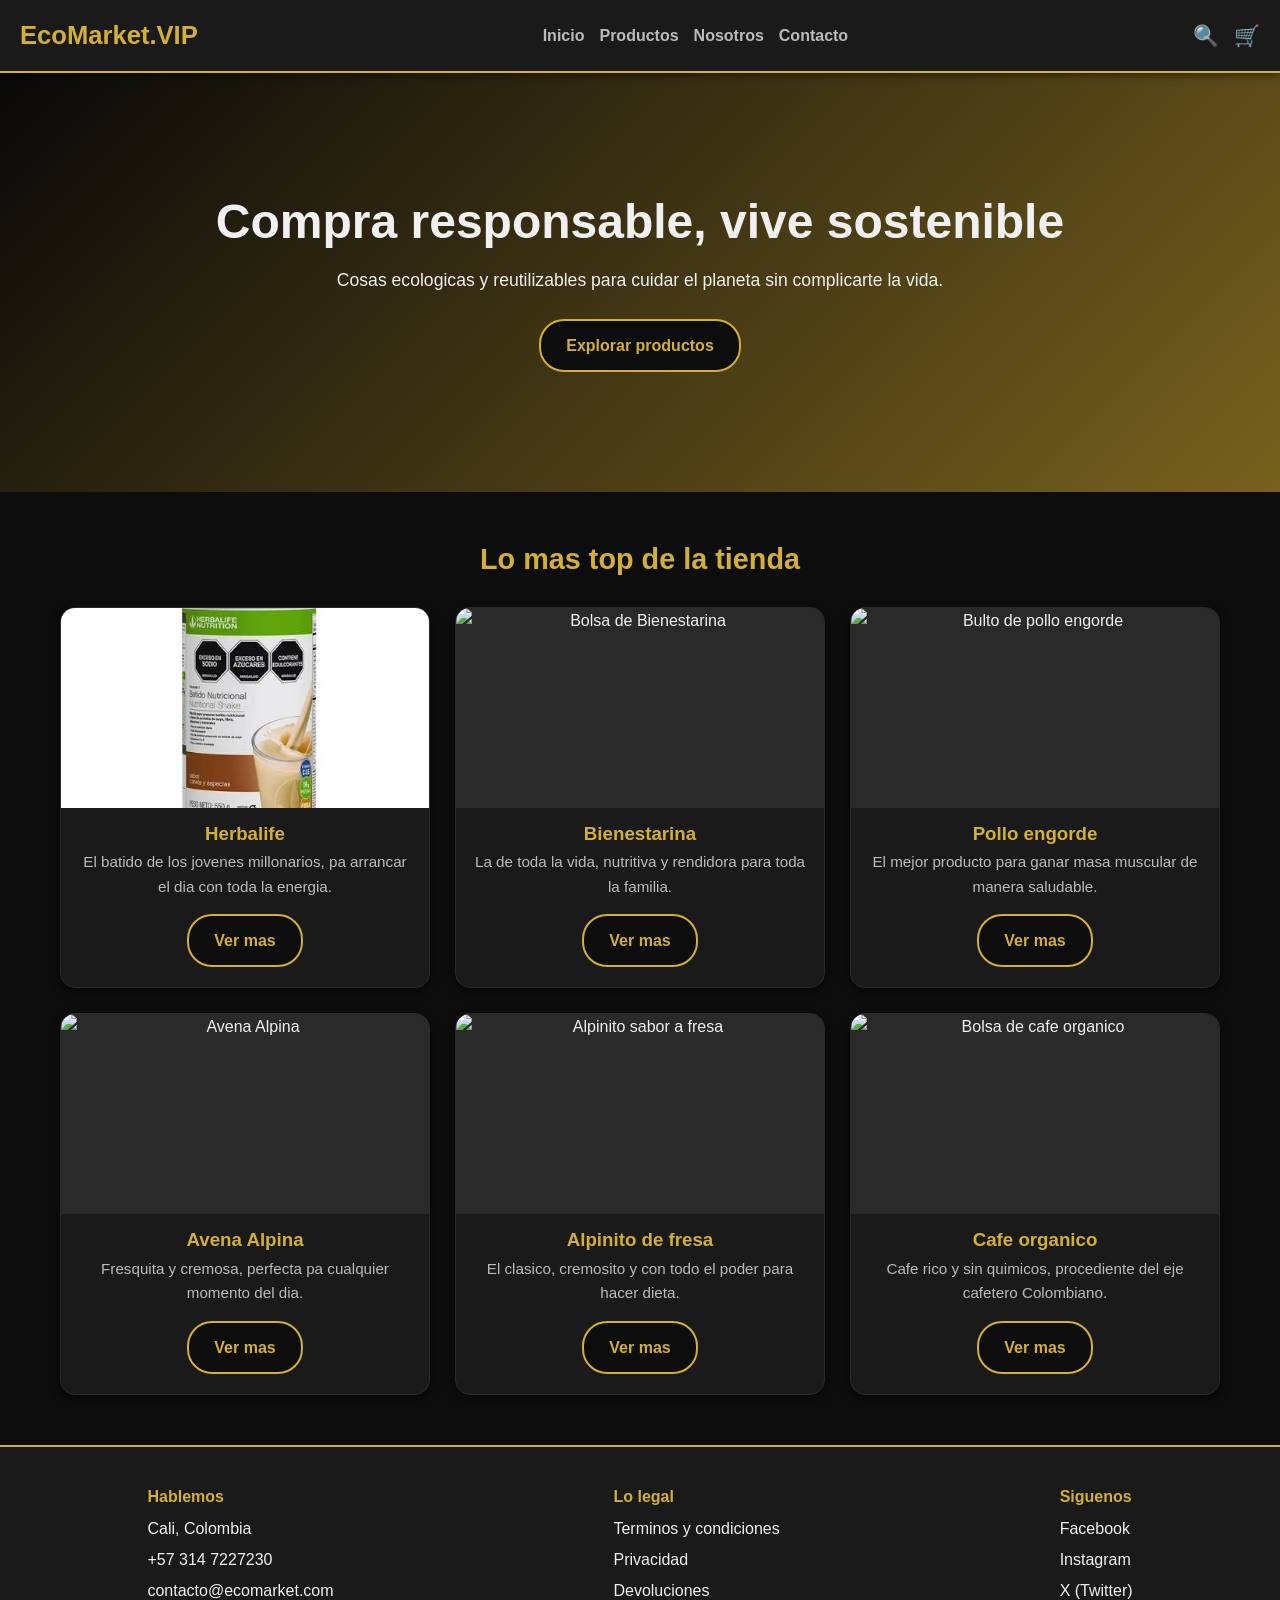
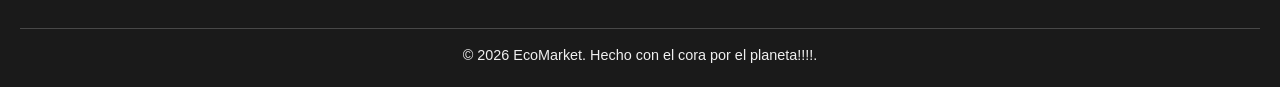
==== index.html @ 6111f872 "feat: :construction: Empece con el html y el css, y tambien agregue las imagenes de los productos" ====
<!DOCTYPE html>
<html lang="es">
<head>
  <meta charset="UTF-8">
  <meta name="viewport" content="width=device-width, initial-scale=1.0">
  <title>EcoMarket | Inicio</title>

  <link rel="stylesheet" href="css/main.css">
  <link rel="stylesheet" href="css/layout.css">
  <link rel="stylesheet" href="css/components.css">
  <link rel="stylesheet" href="css/animations.css">
</head>
<body>

  <!-- ENCABEZADO -->
  <header class="header">
    <a href="index.html" class="logo"> EcoMarket.VIP</a>

    <nav class="nav">
      <a href="index.html">Inicio</a>
      <a href="views/productos.html">Productos</a>
      <a href="views/sobre-nosotros.html">Nosotros</a>
      <a href="views/contacto.html">Contacto</a>
    </nav>

    <div class="header-iconos">
      <a href="views/productos.html" title="Buscar">🔍</a>
      <a href="#" title="Carrito">🛒</a>
    </div>
  </header>

  <main>

    <!-- PRINCIPAL -->
    <section class="hero">
      <h1>Compra responsable, vive sostenible</h1>
      <p>Cosas ecologicas y reutilizables para cuidar el planeta sin complicarte la vida.</p>
      <a href="views/productos.html" class="btn">Explorar productos</a>
    </section>

    <!-- PRODUCTOS DESTACADOS -->
    <section class="destacados">
      <h2>Lo mas top de la tienda</h2>

      <div class="grid-productos">

        <article class="card">
          <img src="img/herbalife.jpg" alt="Batido Herbalife">
          <h3>Herbalife</h3>
          <p>El batido de los jovenes millonarios, pa arrancar el dia con toda la energia.</p>
          <a href="views/productos.html" class="btn">Ver mas</a>
        </article>

        <article class="card">
          <img src="img/bienestarina.jpg" alt="Bolsa de Bienestarina">
          <h3>Bienestarina</h3>
          <p>La de toda la vida, nutritiva y rendidora para toda la familia.</p>
          <a href="views/productos.html" class="btn">Ver mas</a>
        </article>

        <article class="card">
          <img src="img/pollo-engorde.jpg" alt="Bulto de pollo engorde">
          <h3>Pollo engorde</h3>
          <p>El mejor producto para ganar masa muscular de manera saludable.</p>
          <a href="views/productos.html" class="btn">Ver mas</a>
        </article>

        <article class="card">
          <img src="img/avena-alpina.jpg" alt="Avena Alpina">
          <h3>Avena Alpina</h3>
          <p>Fresquita y cremosa, perfecta pa cualquier momento del dia.</p>
          <a href="views/productos.html" class="btn">Ver mas</a>
        </article>

        <article class="card">
          <img src="img/alpinito-fresa.jpg" alt="Alpinito sabor a fresa">
          <h3>Alpinito de fresa</h3>
          <p>El clasico, cremosito y con todo el poder para hacer dieta.</p>
          <a href="views/productos.html" class="btn">Ver mas</a>
        </article>

        <article class="card">
          <img src="img/cafe-organico.jpg" alt="Bolsa de cafe organico">
          <h3>Cafe organico</h3>
          <p>Cafe rico y sin quimicos, procediente del eje cafetero Colombiano.</p>
          <a href="views/productos.html" class="btn">Ver mas</a>
        </article>

      </div>
    </section>

  </main>

  <!-- PIE DE PAGINA -->
  <footer class="footer">
    <div class="footer-columna">
      <h4>Hablemos</h4>
      <p> Cali, Colombia</p>
      <p> +57 314 7227230</p>
      <p> contacto@ecomarket.com</p>
    </div>

    <div class="footer-columna">
      <h4>Lo legal</h4>
      <a href="#">Terminos y condiciones</a>
      <a href="#">Privacidad</a>
      <a href="#">Devoluciones</a>
    </div>

    <div class="footer-columna">
      <h4>Siguenos</h4>
      <a href="#">Facebook</a>
      <a href="#">Instagram</a>
      <a href="#">X (Twitter)</a>
    </div>

    <p class="copy">© 2026 EcoMarket. Hecho con el cora por el planeta!!!!.</p>
  </footer>

</body>
</html>
---- css/main.css ----
/* =========================================
   Reset, variables (colores) y tipografia
   ========================================= */

/* Variables: guardamos los colores para reusarlos */
:root {
  --dorado: #d4af37;
  --dorado-oscuro: #b8962e;
  --negro: #0d0d0d;
  --negro-suave: #1a1a1a;
  --gris-oscuro: #2a2a2a;
  --texto: #f0f0f0;
  --texto-suave: #bbbbbb;
}

/* Reset: quitamos margenes que trae el navegador */
* {
  margin: 0;
  padding: 0;
  box-sizing: border-box;
}

body {
  font-family: Arial, Helvetica, sans-serif;
  background-color: var(--negro);
  color: var(--texto);
  line-height: 1.6;
}

h1,
h2,
h3,
h4 {
  line-height: 1.2;
}

a {
  text-decoration: none;
  color: inherit;
}

img {
  max-width: 100%;
  display: block;
}
---- css/layout.css ----
/* =========================================
   Header, hero, secciones, grid y footer
   (Mobile First: primero celular, luego pantallas grandes)
   ========================================= */

/* ---------- HEADER ---------- */
.header {
  background-color: var(--negro-suave);
  border-bottom: 2px solid var(--dorado);
  padding: 15px 20px;
  display: flex;
  flex-direction: column;
  align-items: center;
  gap: 10px;
  box-shadow: 0 2px 8px rgba(0, 0, 0, 0.5);
  position: sticky;
  top: 0;
  z-index: 10;
}

.logo {
  font-size: 1.6rem;
  font-weight: bold;
  color: var(--dorado);
}

.nav {
  display: flex;
  flex-wrap: wrap;
  justify-content: center;
  gap: 15px;
}

.nav a {
  font-weight: bold;
  color: var(--texto-suave);
}

.nav a:hover {
  color: var(--dorado);
}

.header-iconos {
  display: flex;
  gap: 15px;
  font-size: 1.3rem;
}

/* ---------- HERO (banner principal) ---------- */
.hero {
  background: linear-gradient(rgba(0, 0, 0, 0.35), rgba(0, 0, 0, 0.35)),
    linear-gradient(135deg, var(--negro), var(--dorado-oscuro));
  background-size: cover;
  background-position: center;
  color: var(--texto);
  text-align: center;
  padding: 80px 20px;
}

.hero h1 {
  font-size: 2rem;
  margin-bottom: 15px;
}

.hero p {
  font-size: 1.1rem;
  margin-bottom: 25px;
}

/* ---------- PRODUCTOS DESTACADOS ---------- */
.destacados {
  padding: 50px 20px;
  max-width: 1200px;
  margin: 0 auto;
}

.destacados h2 {
  text-align: center;
  color: var(--dorado);
  font-size: 1.8rem;
  margin-bottom: 30px;
}

/* Grid: 1 columna en celular */
.grid-productos {
  display: grid;
  grid-template-columns: 1fr;
  gap: 25px;
}

/* ---------- FOOTER ---------- */
.footer {
  background-color: var(--negro-suave);
  border-top: 2px solid var(--dorado);
  color: var(--texto);
  padding: 40px 20px 20px;
  display: flex;
  flex-direction: column;
  gap: 25px;
}

.footer-columna {
  display: flex;
  flex-direction: column;
  gap: 5px;
}

.footer-columna h4 {
  color: var(--dorado);
  margin-bottom: 5px;
}

.footer-columna a:hover {
  color: var(--dorado);
}

.copy {
  text-align: center;
  font-size: 0.9rem;
  border-top: 1px solid rgba(255, 255, 255, 0.2);
  padding-top: 15px;
}

/* ---------- TABLET (desde 768px) ---------- */
@media (min-width: 768px) {
  .header {
    flex-direction: row;
    justify-content: space-between;
  }

  .hero {
    padding: 120px 40px;
  }

  .hero h1 {
    font-size: 3rem;
  }

  .grid-productos {
    grid-template-columns: repeat(2, 1fr);
  }

  .footer {
    flex-direction: row;
    flex-wrap: wrap;
    justify-content: space-around;
  }

  .copy {
    width: 100%;
  }
}

/* ---------- COMPUTADOR (desde 1024px) ---------- */
@media (min-width: 1024px) {
  .grid-productos {
    grid-template-columns: repeat(3, 1fr);
  }
}
---- css/components.css ----
/* =========================================
   Piezas que se repiten: botones y tarjetas
   ========================================= */

/* ---------- BOTON ---------- */
.btn {
  display: inline-block;
  background-color: var(--negro);
  color: var(--dorado);
  border: 2px solid var(--dorado);
  padding: 12px 25px;
  border-radius: 25px;
  font-weight: bold;
}

.btn:hover {
  background-color: var(--dorado);
  color: var(--negro);
}

/* ---------- TARJETA DE PRODUCTO ---------- */
.card {
  background-color: var(--negro-suave);
  border: 1px solid var(--gris-oscuro);
  border-radius: 15px;
  overflow: hidden;
  box-shadow: 0 4px 10px rgba(0, 0, 0, 0.5);
  text-align: center;
  padding-bottom: 20px;
}

.card img {
  width: 100%;
  height: 200px;
  object-fit: cover;
  background-color: var(--gris-oscuro);
}

.card h3 {
  margin: 15px 15px 5px;
  color: var(--dorado);
}

.card p {
  margin: 0 15px 15px;
  color: var(--texto-suave);
  font-size: 0.95rem;
}
---- css/animations.css ----
/* =========================================
   ANIMACIONES BRO
   Transiciones y animaciones (keyframes)
   ========================================= */

/* Transiciones: hacen que los cambios sean suaves */
.nav a,
.footer-columna a {
  transition: all 0.3s ease;
}

.card {
  transition: transform 0.3s ease, box-shadow 0.3s ease;
}

/* Al pasar el mouse la tarjeta se eleva */
.card:hover {
  transform: translateY(-8px);
  box-shadow: 0 10px 20px rgba(212, 175, 55, 0.3);
}

/* Animacion de entrada del texto del banner */
@keyframes aparecer {
  from {
    opacity: 0;
    transform: translateY(20px);
  }
  to {
    opacity: 1;
    transform: translateY(0);
  }
}

.hero h1,
.hero p {
  animation: aparecer 1s ease;
}
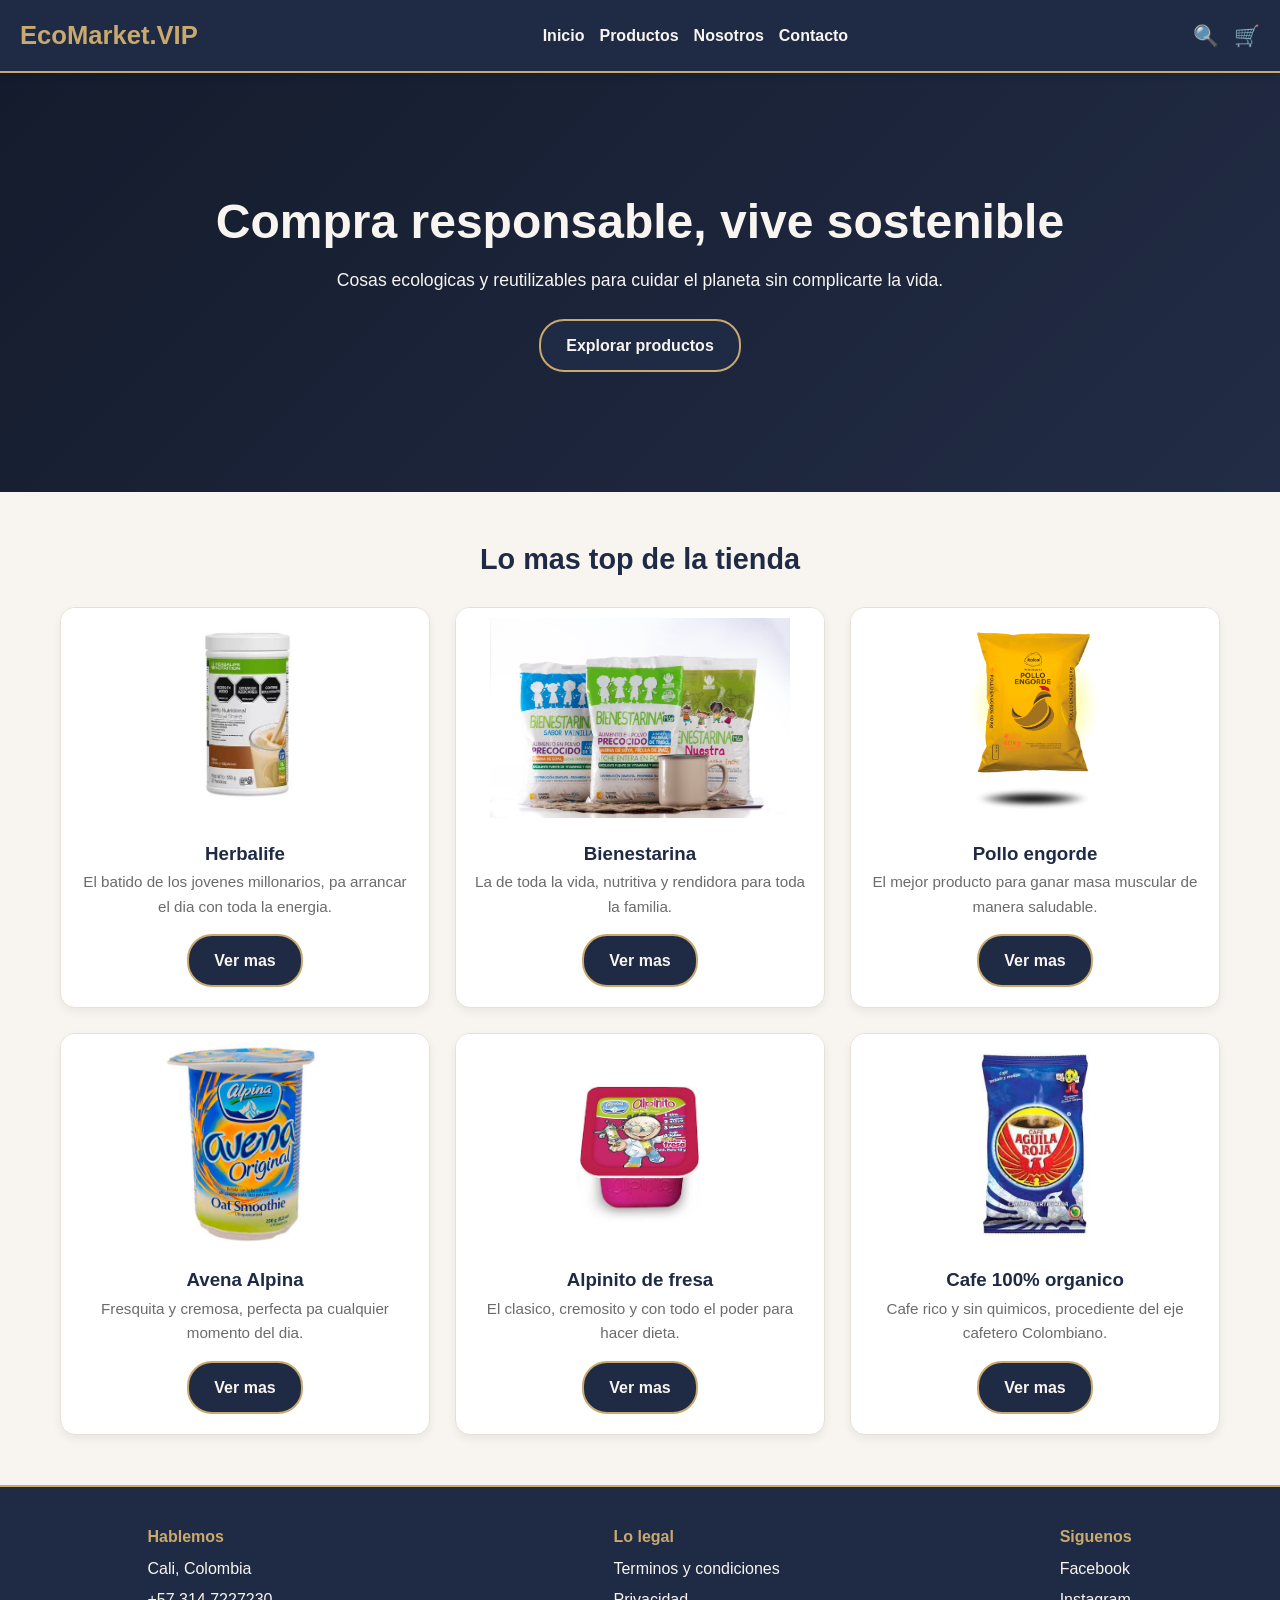
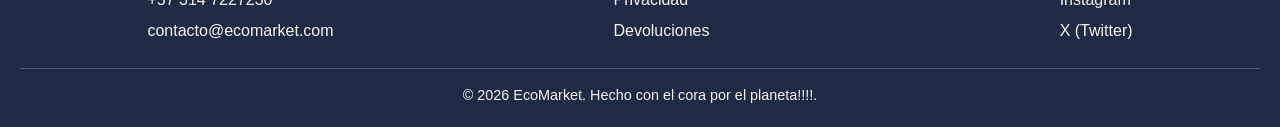
==== commit 167c1196: "feat: :construction_worker: agregue las imagens a la pagina y le cambie los colores, ahora seguire h" ====
--- a/index.html
+++ b/index.html
@@ -59,7 +59,7 @@
         </article>
 
         <article class="card">
-          <img src="img/pollo-engorde.jpg" alt="Bulto de pollo engorde">
+          <img src="img/pollo-engorde.png" alt="Bulto de pollo engorde">
           <h3>Pollo engorde</h3>
           <p>El mejor producto para ganar masa muscular de manera saludable.</p>
           <a href="views/productos.html" class="btn">Ver mas</a>
@@ -80,8 +80,8 @@
         </article>
 
         <article class="card">
-          <img src="img/cafe-organico.jpg" alt="Bolsa de cafe organico">
-          <h3>Cafe organico</h3>
+          <img src="img/aguila-roja.jpg" alt="Cafe Aguila Roja">
+          <h3>Cafe 100% organico</h3>
           <p>Cafe rico y sin quimicos, procediente del eje cafetero Colombiano.</p>
           <a href="views/productos.html" class="btn">Ver mas</a>
         </article>
--- a/css/main.css
+++ b/css/main.css
@@ -4,13 +4,15 @@
 
 /* Variables: guardamos los colores para reusarlos */
 :root {
-  --dorado: #d4af37;
-  --dorado-oscuro: #b8962e;
-  --negro: #0d0d0d;
-  --negro-suave: #1a1a1a;
-  --gris-oscuro: #2a2a2a;
-  --texto: #f0f0f0;
-  --texto-suave: #bbbbbb;
+  --principal: #1f2a44;       /* azul marino */
+  --principal-claro: #34446b; /* azul marino mas claro */
+  --acento: #c9a96e;          /* dorado champana */
+  --fondo: #f8f5f0;           /* crema */
+  --superficie: #ffffff;      /* blanco para tarjetas */
+  --borde: #e6e0d6;
+  --texto: #2b2b2b;
+  --texto-suave: #6b6b6b;
+  --texto-claro: #f8f5f0;     /* texto sobre fondo oscuro */
 }
 
 /* Reset: quitamos margenes que trae el navegador */
@@ -22,7 +24,7 @@
 
 body {
   font-family: Arial, Helvetica, sans-serif;
-  background-color: var(--negro);
+  background-color: var(--fondo);
   color: var(--texto);
   line-height: 1.6;
 }
--- a/css/layout.css
+++ b/css/layout.css
@@ -5,14 +5,14 @@
 
 /* ---------- HEADER ---------- */
 .header {
-  background-color: var(--negro-suave);
-  border-bottom: 2px solid var(--dorado);
+  background-color: var(--principal);
+  border-bottom: 2px solid var(--acento);
   padding: 15px 20px;
   display: flex;
   flex-direction: column;
   align-items: center;
   gap: 10px;
-  box-shadow: 0 2px 8px rgba(0, 0, 0, 0.5);
+  box-shadow: 0 2px 8px rgba(0, 0, 0, 0.15);
   position: sticky;
   top: 0;
   z-index: 10;
@@ -21,7 +21,7 @@
 .logo {
   font-size: 1.6rem;
   font-weight: bold;
-  color: var(--dorado);
+  color: var(--acento);
 }
 
 .nav {
@@ -33,11 +33,11 @@
 
 .nav a {
   font-weight: bold;
-  color: var(--texto-suave);
+  color: var(--texto-claro);
 }
 
 .nav a:hover {
-  color: var(--dorado);
+  color: var(--acento);
 }
 
 .header-iconos {
@@ -49,10 +49,10 @@
 /* ---------- HERO (banner principal) ---------- */
 .hero {
   background: linear-gradient(rgba(0, 0, 0, 0.35), rgba(0, 0, 0, 0.35)),
-    linear-gradient(135deg, var(--negro), var(--dorado-oscuro));
+    linear-gradient(135deg, var(--principal), var(--principal-claro));
   background-size: cover;
   background-position: center;
-  color: var(--texto);
+  color: var(--texto-claro);
   text-align: center;
   padding: 80px 20px;
 }
@@ -76,7 +76,7 @@
 
 .destacados h2 {
   text-align: center;
-  color: var(--dorado);
+  color: var(--principal);
   font-size: 1.8rem;
   margin-bottom: 30px;
 }
@@ -90,9 +90,9 @@
 
 /* ---------- FOOTER ---------- */
 .footer {
-  background-color: var(--negro-suave);
-  border-top: 2px solid var(--dorado);
-  color: var(--texto);
+  background-color: var(--principal);
+  border-top: 2px solid var(--acento);
+  color: var(--texto-claro);
   padding: 40px 20px 20px;
   display: flex;
   flex-direction: column;
@@ -106,12 +106,12 @@
 }
 
 .footer-columna h4 {
-  color: var(--dorado);
+  color: var(--acento);
   margin-bottom: 5px;
 }
 
 .footer-columna a:hover {
-  color: var(--dorado);
+  color: var(--acento);
 }
 
 .copy {
--- a/css/components.css
+++ b/css/components.css
@@ -5,40 +5,41 @@
 /* ---------- BOTON ---------- */
 .btn {
   display: inline-block;
-  background-color: var(--negro);
-  color: var(--dorado);
-  border: 2px solid var(--dorado);
+  background-color: var(--principal);
+  color: var(--texto-claro);
+  border: 2px solid var(--acento);
   padding: 12px 25px;
   border-radius: 25px;
   font-weight: bold;
 }
 
 .btn:hover {
-  background-color: var(--dorado);
-  color: var(--negro);
+  background-color: var(--acento);
+  color: var(--principal);
 }
 
 /* ---------- TARJETA DE PRODUCTO ---------- */
 .card {
-  background-color: var(--negro-suave);
-  border: 1px solid var(--gris-oscuro);
+  background-color: var(--superficie);
+  border: 1px solid var(--borde);
   border-radius: 15px;
   overflow: hidden;
-  box-shadow: 0 4px 10px rgba(0, 0, 0, 0.5);
+  box-shadow: 0 4px 10px rgba(0, 0, 0, 0.06);
   text-align: center;
   padding-bottom: 20px;
 }
 
 .card img {
   width: 100%;
-  height: 200px;
-  object-fit: cover;
-  background-color: var(--gris-oscuro);
+  height: 220px;
+  object-fit: contain;
+  background-color: var(--superficie);
+  padding: 10px;
 }
 
 .card h3 {
   margin: 15px 15px 5px;
-  color: var(--dorado);
+  color: var(--principal);
 }
 
 .card p {
--- a/css/animations.css
+++ b/css/animations.css
@@ -16,7 +16,7 @@
 /* Al pasar el mouse la tarjeta se eleva */
 .card:hover {
   transform: translateY(-8px);
-  box-shadow: 0 10px 20px rgba(212, 175, 55, 0.3);
+  box-shadow: 0 10px 20px rgba(31, 42, 68, 0.2);
 }
 
 /* Animacion de entrada del texto del banner */
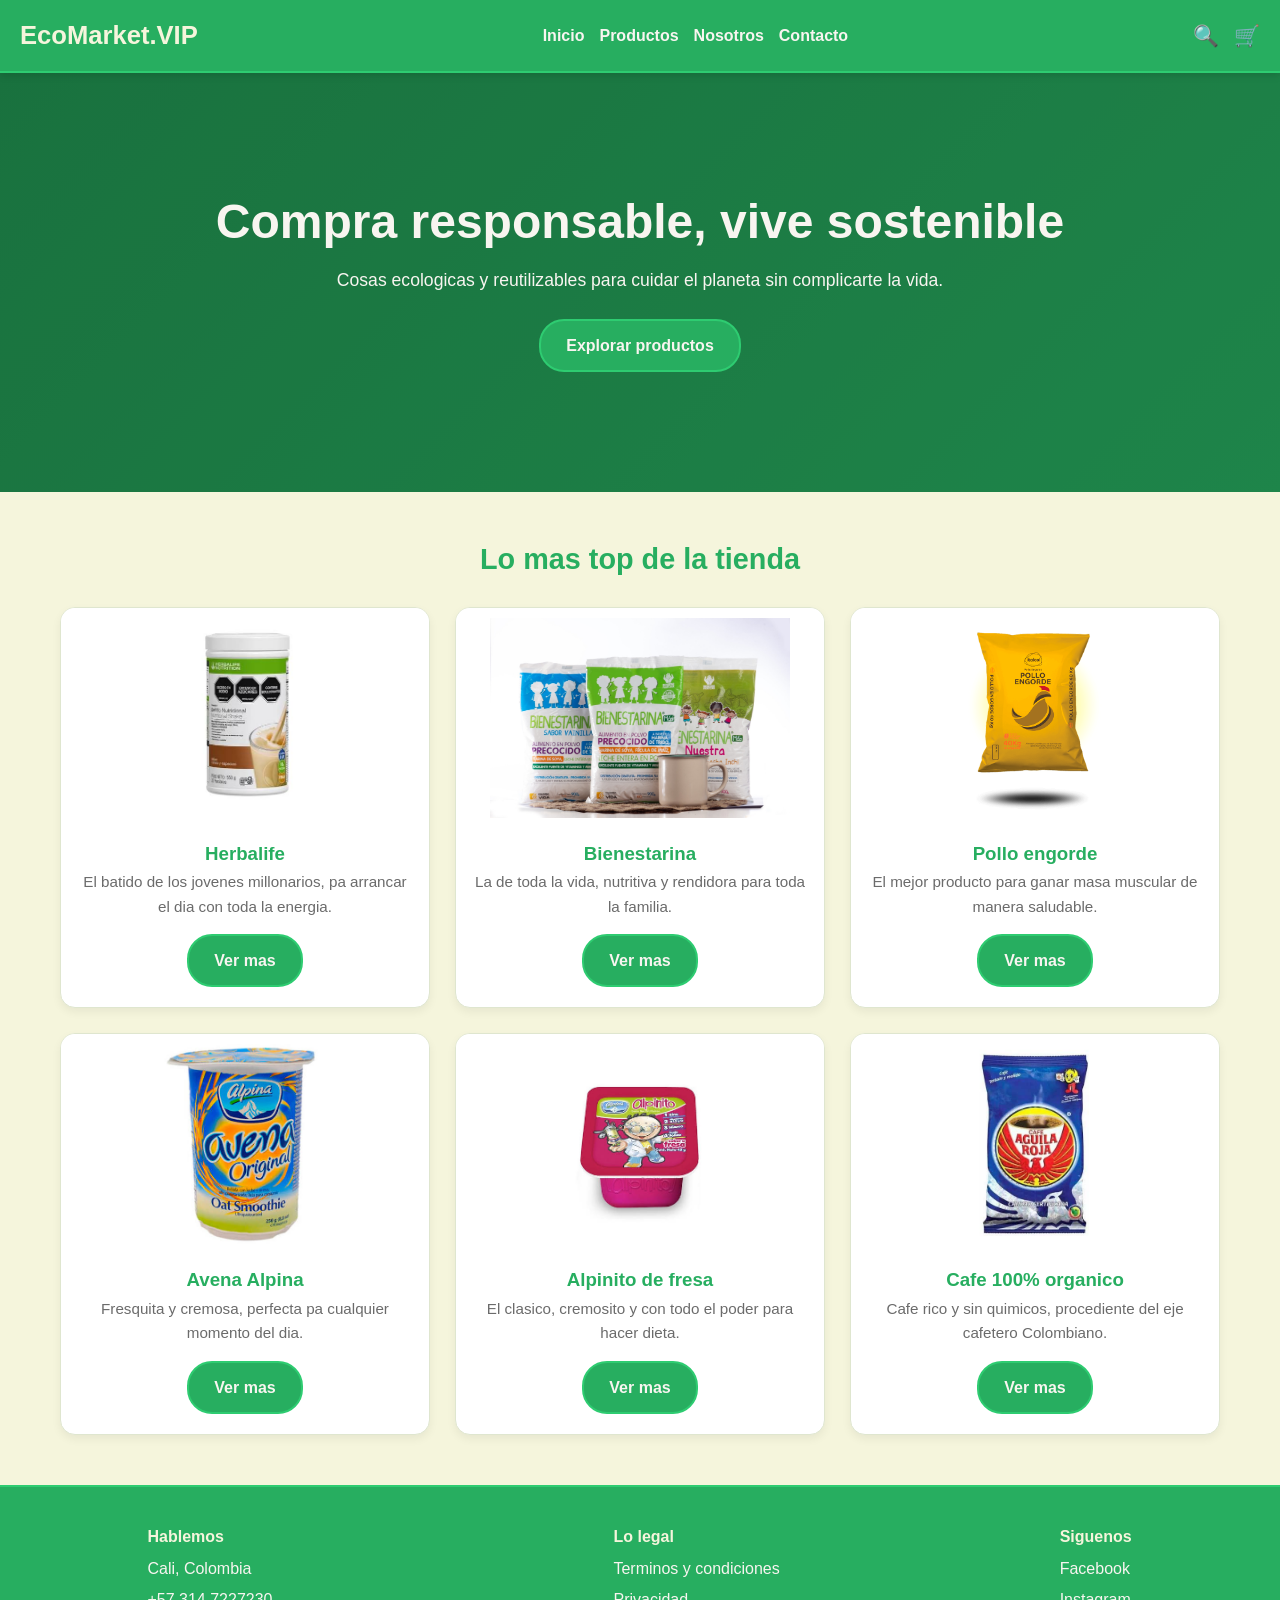
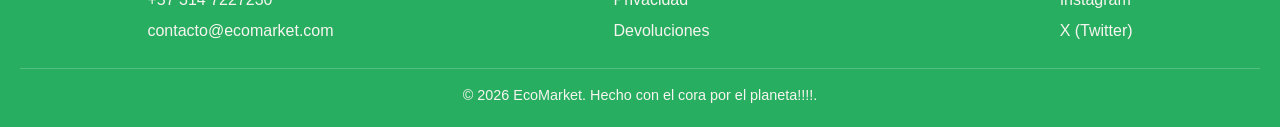
==== commit c33b5a1f: "feat: :bug: Cree la parte de productos y añadi el css de la pagina con algunas animaciones y agregue" ====
--- a/index.html
+++ b/index.html
@@ -6,9 +6,9 @@
   <title>EcoMarket | Inicio</title>
 
   <link rel="stylesheet" href="css/main.css">
-  <link rel="stylesheet" href="css/layout.css">
-  <link rel="stylesheet" href="css/components.css">
-  <link rel="stylesheet" href="css/animations.css">
+  <link rel="stylesheet" href="css/estructura.css">
+  <link rel="stylesheet" href="css/componentes.css">
+  <link rel="stylesheet" href="css/animaciones.css">
 </head>
 <body>
 
@@ -42,7 +42,7 @@
     <section class="destacados">
       <h2>Lo mas top de la tienda</h2>
 
-      <div class="grid-productos">
+      <div class="vitrina">
 
         <article class="card">
           <img src="img/herbalife.jpg" alt="Batido Herbalife">
--- a/css/main.css
+++ b/css/main.css
@@ -4,12 +4,11 @@
 
 /* Variables: guardamos los colores para reusarlos */
 :root {
-  --principal: #1f2a44;       /* azul marino */
-  --principal-claro: #34446b; /* azul marino mas claro */
-  --acento: #c9a96e;          /* dorado champana */
-  --fondo: #f8f5f0;           /* crema */
+  --principal: #27ae60;       /* verde oscuro (requerimiento) */
+  --acento: #2ecc71;          /* verde claro (requerimiento) */
+  --fondo: #f5f5dc;           /* beige (requerimiento) */
   --superficie: #ffffff;      /* blanco para tarjetas */
-  --borde: #e6e0d6;
+  --borde: #dfe6cf;
   --texto: #2b2b2b;
   --texto-suave: #6b6b6b;
   --texto-claro: #f8f5f0;     /* texto sobre fondo oscuro */
@@ -41,6 +40,12 @@
   color: inherit;
 }
 
+/* Los campos y botones usan la misma fuente de la pagina */
+input,
+button {
+  font-family: inherit;
+}
+
 img {
   max-width: 100%;
   display: block;
--- a/css/estructura.css
+++ b/css/estructura.css
@@ -0,0 +1,197 @@
+/* =========================================
+   Header, hero, secciones, vitrinas y footer
+   (Mobile First: primero celular, luego pantallas grandes)
+   ========================================= */
+
+/* ---------- HEADER ---------- */
+.header {
+  background-color: var(--principal);
+  border-bottom: 2px solid var(--acento);
+  padding: 15px 20px;
+  display: flex;
+  flex-direction: column;
+  align-items: center;
+  gap: 10px;
+  box-shadow: 0 2px 8px rgba(0, 0, 0, 0.15);
+  position: sticky;
+  top: 0;
+  z-index: 10;
+}
+
+.logo {
+  font-size: 1.6rem;
+  font-weight: bold;
+  color: var(--fondo);
+}
+
+.nav {
+  display: flex;
+  flex-wrap: wrap;
+  justify-content: center;
+  gap: 15px;
+}
+
+.nav a {
+  font-weight: bold;
+  color: var(--texto-claro);
+}
+
+.nav a:hover {
+  color: var(--fondo);
+  text-decoration: underline;
+}
+
+.header-iconos {
+  display: flex;
+  gap: 15px;
+  font-size: 1.3rem;
+}
+
+/* ---------- HERO (banner principal) ---------- */
+.hero {
+  background: linear-gradient(rgba(0, 0, 0, 0.35), rgba(0, 0, 0, 0.35)),
+    linear-gradient(135deg, var(--principal), var(--acento));
+  background-size: cover;
+  background-position: center;
+  color: var(--texto-claro);
+  text-align: center;
+  padding: 80px 20px;
+}
+
+.hero h1 {
+  font-size: 2rem;
+  margin-bottom: 15px;
+}
+
+.hero p {
+  font-size: 1.1rem;
+  margin-bottom: 25px;
+}
+
+/* ---------- PRODUCTOS DESTACADOS ---------- */
+.destacados {
+  padding: 50px 20px;
+  max-width: 1200px;
+  margin: 0 auto;
+}
+
+.destacados h2 {
+  text-align: center;
+  color: var(--principal);
+  font-size: 1.8rem;
+  margin-bottom: 30px;
+}
+
+/* Vitrina: 1 columna en celular */
+.vitrina {
+  display: grid;
+  grid-template-columns: 1fr;
+  gap: 25px;
+}
+
+/* ---------- FOOTER ---------- */
+.footer {
+  background-color: var(--principal);
+  border-top: 2px solid var(--acento);
+  color: var(--texto-claro);
+  padding: 40px 20px 20px;
+  display: flex;
+  flex-direction: column;
+  gap: 25px;
+}
+
+.footer-columna {
+  display: flex;
+  flex-direction: column;
+  gap: 5px;
+}
+
+.footer-columna h4 {
+  color: var(--fondo);
+  margin-bottom: 5px;
+}
+
+.footer-columna a:hover {
+  color: var(--fondo);
+}
+
+.copy {
+  text-align: center;
+  font-size: 0.9rem;
+  border-top: 1px solid rgba(255, 255, 255, 0.2);
+  padding-top: 15px;
+}
+
+/* ---------- TABLET (desde 768px) ---------- */
+@media (min-width: 768px) {
+  .header {
+    flex-direction: row;
+    justify-content: space-between;
+  }
+
+  .hero {
+    padding: 120px 40px;
+  }
+
+  .hero h1 {
+    font-size: 3rem;
+  }
+
+  .vitrina {
+    grid-template-columns: repeat(2, 1fr);
+  }
+
+  .footer {
+    flex-direction: row;
+    flex-wrap: wrap;
+    justify-content: space-around;
+  }
+
+  .copy {
+    width: 100%;
+  }
+}
+
+/* ---------- COMPUTADOR (desde 1024px) ---------- */
+@media (min-width: 1024px) {
+  .vitrina {
+    grid-template-columns: repeat(3, 1fr);
+  }
+}
+
+/* =========================================
+   PAGINA DE PRODUCTOS
+   ========================================= */
+
+.catalogo {
+  max-width: 1300px;
+  margin: 0 auto;
+  padding: 30px 20px;
+}
+
+.catalogo-contenido h1 {
+  color: var(--principal);
+  margin-bottom: 20px;
+}
+
+/* Vitrina: 1 columna en celular */
+.vitrina-completa {
+  display: grid;
+  grid-template-columns: 1fr;
+  gap: 20px;
+  margin: 25px 0;
+}
+
+/* Tablet: 2 columnas */
+@media (min-width: 768px) {
+  .vitrina-completa {
+    grid-template-columns: repeat(2, 1fr);
+  }
+}
+
+/* Computador: 4 columnas */
+@media (min-width: 1024px) {
+  .vitrina-completa {
+    grid-template-columns: repeat(4, 1fr);
+  }
+}
--- a/css/componentes.css
+++ b/css/componentes.css
@@ -0,0 +1,105 @@
+/* =========================================
+   Piezas que se repiten: botones y tarjetas
+   ========================================= */
+
+/* ---------- BOTON ---------- */
+.btn {
+  display: inline-block;
+  background-color: var(--principal);
+  color: var(--texto-claro);
+  border: 2px solid var(--acento);
+  padding: 12px 25px;
+  border-radius: 25px;
+  font-weight: bold;
+}
+
+.btn:hover {
+  background-color: var(--acento);
+  color: var(--texto);
+}
+
+/* ---------- TARJETA DE PRODUCTO ---------- */
+.card {
+  background-color: var(--superficie);
+  border: 1px solid var(--borde);
+  border-radius: 15px;
+  overflow: hidden;
+  box-shadow: 0 4px 10px rgba(0, 0, 0, 0.06);
+  text-align: center;
+  padding-bottom: 20px;
+}
+
+.card img {
+  width: 100%;
+  height: 220px;
+  object-fit: contain;
+  background-color: var(--superficie);
+  padding: 10px;
+}
+
+.card h3 {
+  margin: 15px 15px 5px;
+  color: var(--principal);
+}
+
+.card p {
+  margin: 0 15px 15px;
+  color: var(--texto-suave);
+  font-size: 0.95rem;
+}
+
+/* ---------- BUSCADOR ---------- */
+.buscador {
+  display: flex;
+  background-color: var(--superficie);
+  border: 1px solid var(--borde);
+  border-radius: 25px;
+  overflow: hidden;
+}
+
+.buscador:focus-within {
+  border-color: var(--acento);
+}
+
+.buscador input {
+  flex: 1;
+  border: none;
+  outline: none;
+  padding: 12px 20px;
+  font-size: 1rem;
+}
+
+.buscador button {
+  border: none;
+  background-color: var(--principal);
+  padding: 0 20px;
+  font-size: 1.1rem;
+  cursor: pointer;
+}
+
+/* ---------- TARJETA DEL CATALOGO ---------- */
+.card .precio {
+  color: var(--principal);
+  font-weight: bold;
+  font-size: 1.2rem;
+  margin-bottom: 10px;
+}
+
+/* Etiqueta de stock */
+.etiqueta {
+  display: inline-block;
+  padding: 4px 12px;
+  border-radius: 15px;
+  font-size: 0.8rem;
+  font-weight: bold;
+}
+
+.disponible {
+  background-color: #e3f6ea;
+  color: var(--principal);
+}
+
+.agotado {
+  background-color: #f6e3e3;
+  color: #a33a3a;
+}
--- a/css/animaciones.css
+++ b/css/animaciones.css
@@ -0,0 +1,37 @@
+/* =========================================
+   ANIMACIONES BRO
+   Transiciones y animaciones (keyframes)
+   ========================================= */
+
+/* Transiciones: hacen que los cambios sean suaves */
+.nav a,
+.footer-columna a {
+  transition: all 0.3s ease;
+}
+
+.card {
+  transition: transform 0.3s ease, box-shadow 0.3s ease;
+}
+
+/* Al pasar el mouse la tarjeta se eleva */
+.card:hover {
+  transform: translateY(-8px);
+  box-shadow: 0 10px 20px rgba(39, 174, 96, 0.25);
+}
+
+/* Animacion de entrada del texto del banner */
+@keyframes aparecer {
+  from {
+    opacity: 0;
+    transform: translateY(20px);
+  }
+  to {
+    opacity: 1;
+    transform: translateY(0);
+  }
+}
+
+.hero h1,
+.hero p {
+  animation: aparecer 1s ease;
+}
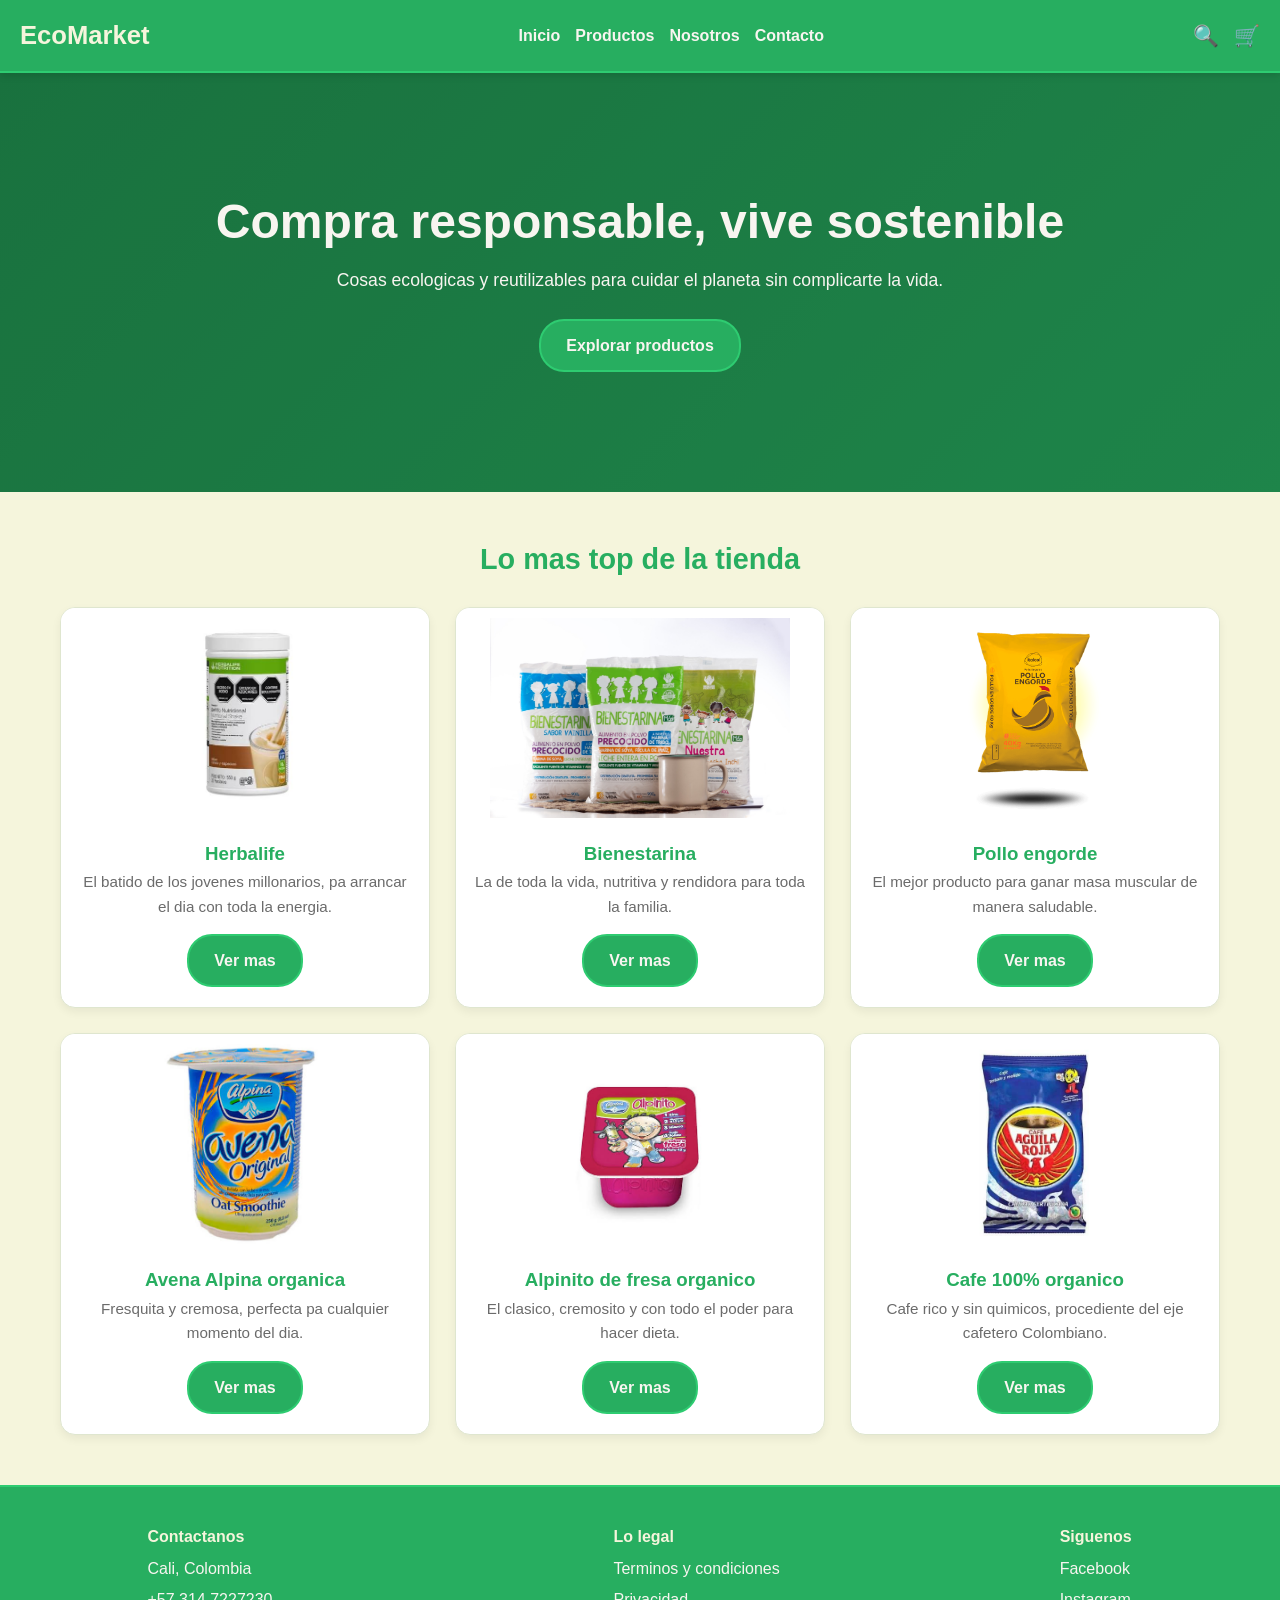
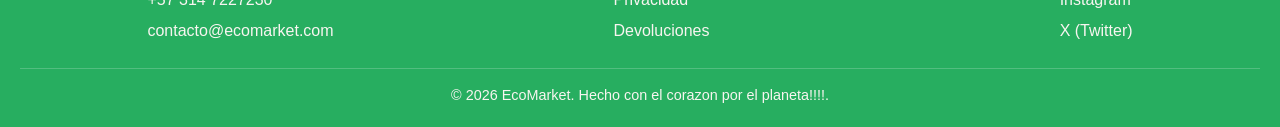
==== commit 63095e5a: "feat: :lipstick: ya tengo el sobre nosotros y contacto y ajuste el css. sigo en el proceso ahora sub" ====
--- a/index.html
+++ b/index.html
@@ -14,7 +14,7 @@
 
   <!-- ENCABEZADO -->
   <header class="header">
-    <a href="index.html" class="logo"> EcoMarket.VIP</a>
+    <a href="index.html" class="logo"> EcoMarket</a>
 
     <nav class="nav">
       <a href="index.html">Inicio</a>
@@ -67,14 +67,14 @@
 
         <article class="card">
           <img src="img/avena-alpina.jpg" alt="Avena Alpina">
-          <h3>Avena Alpina</h3>
+          <h3>Avena Alpina organica</h3>
           <p>Fresquita y cremosa, perfecta pa cualquier momento del dia.</p>
           <a href="views/productos.html" class="btn">Ver mas</a>
         </article>
 
         <article class="card">
           <img src="img/alpinito-fresa.jpg" alt="Alpinito sabor a fresa">
-          <h3>Alpinito de fresa</h3>
+          <h3>Alpinito de fresa organico</h3>
           <p>El clasico, cremosito y con todo el poder para hacer dieta.</p>
           <a href="views/productos.html" class="btn">Ver mas</a>
         </article>
@@ -94,7 +94,7 @@
   <!-- PIE DE PAGINA -->
   <footer class="footer">
     <div class="footer-columna">
-      <h4>Hablemos</h4>
+      <h4>Contactanos</h4>
       <p> Cali, Colombia</p>
       <p> +57 314 7227230</p>
       <p> contacto@ecomarket.com</p>
@@ -114,7 +114,7 @@
       <a href="#">X (Twitter)</a>
     </div>
 
-    <p class="copy">© 2026 EcoMarket. Hecho con el cora por el planeta!!!!.</p>
+    <p class="copy">© 2026 EcoMarket. Hecho con el corazon por el planeta!!!!.</p>
   </footer>
 
 </body>
--- a/css/estructura.css
+++ b/css/estructura.css
@@ -195,3 +195,127 @@
     grid-template-columns: repeat(4, 1fr);
   }
 }
+
+/* =========================================
+   PAGINA SOBRE NOSOTROS
+   ========================================= */
+
+.nosotros {
+  max-width: 1200px;
+  margin: 0 auto;
+  padding: 40px 20px;
+}
+
+/* Historia: texto centrado */
+.historia {
+  max-width: 800px;
+  margin: 0 auto 60px;
+  text-align: center;
+}
+
+.historia-texto h1 {
+  color: var(--principal);
+  margin-bottom: 15px;
+}
+
+.historia-texto p {
+  color: var(--texto-suave);
+  margin-bottom: 12px;
+}
+
+.seccion-nosotros {
+  margin-bottom: 60px;
+}
+
+.seccion-nosotros h2 {
+  text-align: center;
+  color: var(--principal);
+  font-size: 1.8rem;
+  margin-bottom: 30px;
+}
+
+/* Principios y valores: 1 columna en celular */
+.principios {
+  display: grid;
+  grid-template-columns: 1fr;
+  gap: 20px;
+}
+
+/* Carrusel: fila que se desliza de lado y se "acomoda" en cada tarjeta */
+.carrusel-ayuda {
+  text-align: center;
+  color: var(--texto-suave);
+  margin: -20px 0 20px;
+}
+
+.carrusel {
+  display: flex;
+  gap: 20px;
+  overflow-x: auto;
+  scroll-snap-type: x mandatory;
+  padding: 10px 0 15px;
+}
+
+.testimonio {
+  flex: 0 0 85%;
+  scroll-snap-align: start;
+}
+
+/* Tablet */
+@media (min-width: 768px) {
+  .principios {
+    grid-template-columns: repeat(2, 1fr);
+  }
+
+  .testimonio {
+    flex-basis: 45%;
+  }
+}
+
+/* Computador */
+@media (min-width: 1024px) {
+  .principios {
+    grid-template-columns: repeat(4, 1fr);
+  }
+
+  .testimonio {
+    flex-basis: 31%;
+  }
+}
+
+/* =========================================
+   PAGINA DE CONTACTO
+   ========================================= */
+
+.contacto {
+  max-width: 1100px;
+  margin: 0 auto;
+  padding: 40px 20px;
+}
+
+.contacto h1 {
+  color: var(--principal);
+  text-align: center;
+  font-size: 2.2rem;
+}
+
+.contacto-intro {
+  text-align: center;
+  color: var(--texto-suave);
+  margin: 10px 0 30px;
+}
+
+/* Celular: formulario arriba e info abajo */
+.contacto-columnas {
+  display: grid;
+  grid-template-columns: 1fr;
+  gap: 30px;
+}
+
+/* Tablet y computador: formulario ancho e info angosta al lado */
+@media (min-width: 768px) {
+  .contacto-columnas {
+    grid-template-columns: 2fr 1fr;
+    align-items: start;
+  }
+}
--- a/css/componentes.css
+++ b/css/componentes.css
@@ -103,3 +103,133 @@
   background-color: #f6e3e3;
   color: #a33a3a;
 }
+
+/* ---------- PRINCIPIOS Y VALORES ---------- */
+.principio {
+  background-color: var(--superficie);
+  border: 1px solid var(--borde);
+  border-radius: 15px;
+  padding: 25px 20px;
+  text-align: center;
+}
+
+.principio-icono {
+  display: block;
+  font-size: 2.5rem;
+  margin-bottom: 10px;
+}
+
+.principio h3 {
+  color: var(--principal);
+  margin-bottom: 8px;
+}
+
+.principio p {
+  color: var(--texto-suave);
+  font-size: 0.95rem;
+}
+
+/* ---------- TESTIMONIOS ---------- */
+.testimonio {
+  background-color: var(--superficie);
+  border: 1px solid var(--borde);
+  border-radius: 15px;
+  padding: 25px;
+  text-align: center;
+}
+
+.testimonio p {
+  color: var(--texto-suave);
+  font-style: italic;
+}
+
+.testimonio .estrellas {
+  color: #f1c40f;
+  font-size: 1.3rem;
+  font-style: normal;
+  margin-bottom: 10px;
+}
+
+.testimonio h4 {
+  color: var(--principal);
+  margin-top: 10px;
+}
+
+/* ---------- FORMULARIO ---------- */
+.formulario,
+.contacto-info {
+  background-color: var(--superficie);
+  border: 1px solid var(--borde);
+  border-radius: 15px;
+  padding: 25px;
+}
+
+.campo {
+  margin-bottom: 20px;
+}
+
+.campo label {
+  display: block;
+  font-weight: bold;
+  color: var(--principal);
+  margin-bottom: 5px;
+}
+
+.campo input,
+.campo textarea {
+  width: 100%;
+  padding: 12px;
+  border: 2px solid var(--borde);
+  border-radius: 10px;
+  font-size: 1rem;
+  outline: none;
+}
+
+.campo textarea {
+  resize: vertical;
+}
+
+/* Validacion visual: rojo si esta vacio o mal escrito, verde si esta bien */
+.campo input:invalid,
+.campo textarea:invalid {
+  border-color: #e74c3c;
+}
+
+.campo input:valid,
+.campo textarea:valid {
+  border-color: var(--acento);
+}
+
+.formulario .btn {
+  width: 100%;
+  font-size: 1rem;
+  cursor: pointer;
+}
+
+/* ---------- INFO DE CONTACTO ---------- */
+/* Caja verde para que resalte al lado del formulario */
+.contacto-info {
+  background-color: var(--principal);
+  border: none;
+  color: var(--texto-claro);
+}
+
+.contacto-info h2 {
+  margin-bottom: 20px;
+}
+
+.dato {
+  padding: 12px 0;
+  border-bottom: 1px solid rgba(255, 255, 255, 0.3);
+}
+
+.dato:last-child {
+  border-bottom: none;
+}
+
+.dato strong {
+  display: block;
+  font-size: 0.85rem;
+  text-transform: uppercase;
+  color: var(--fondo);
+}
--- a/css/animaciones.css
+++ b/css/animaciones.css
@@ -9,12 +9,16 @@
   transition: all 0.3s ease;
 }
 
-.card {
+.card,
+.principio,
+.testimonio {
   transition: transform 0.3s ease, box-shadow 0.3s ease;
 }
 
 /* Al pasar el mouse la tarjeta se eleva */
-.card:hover {
+.card:hover,
+.principio:hover,
+.testimonio:hover {
   transform: translateY(-8px);
   box-shadow: 0 10px 20px rgba(39, 174, 96, 0.25);
 }
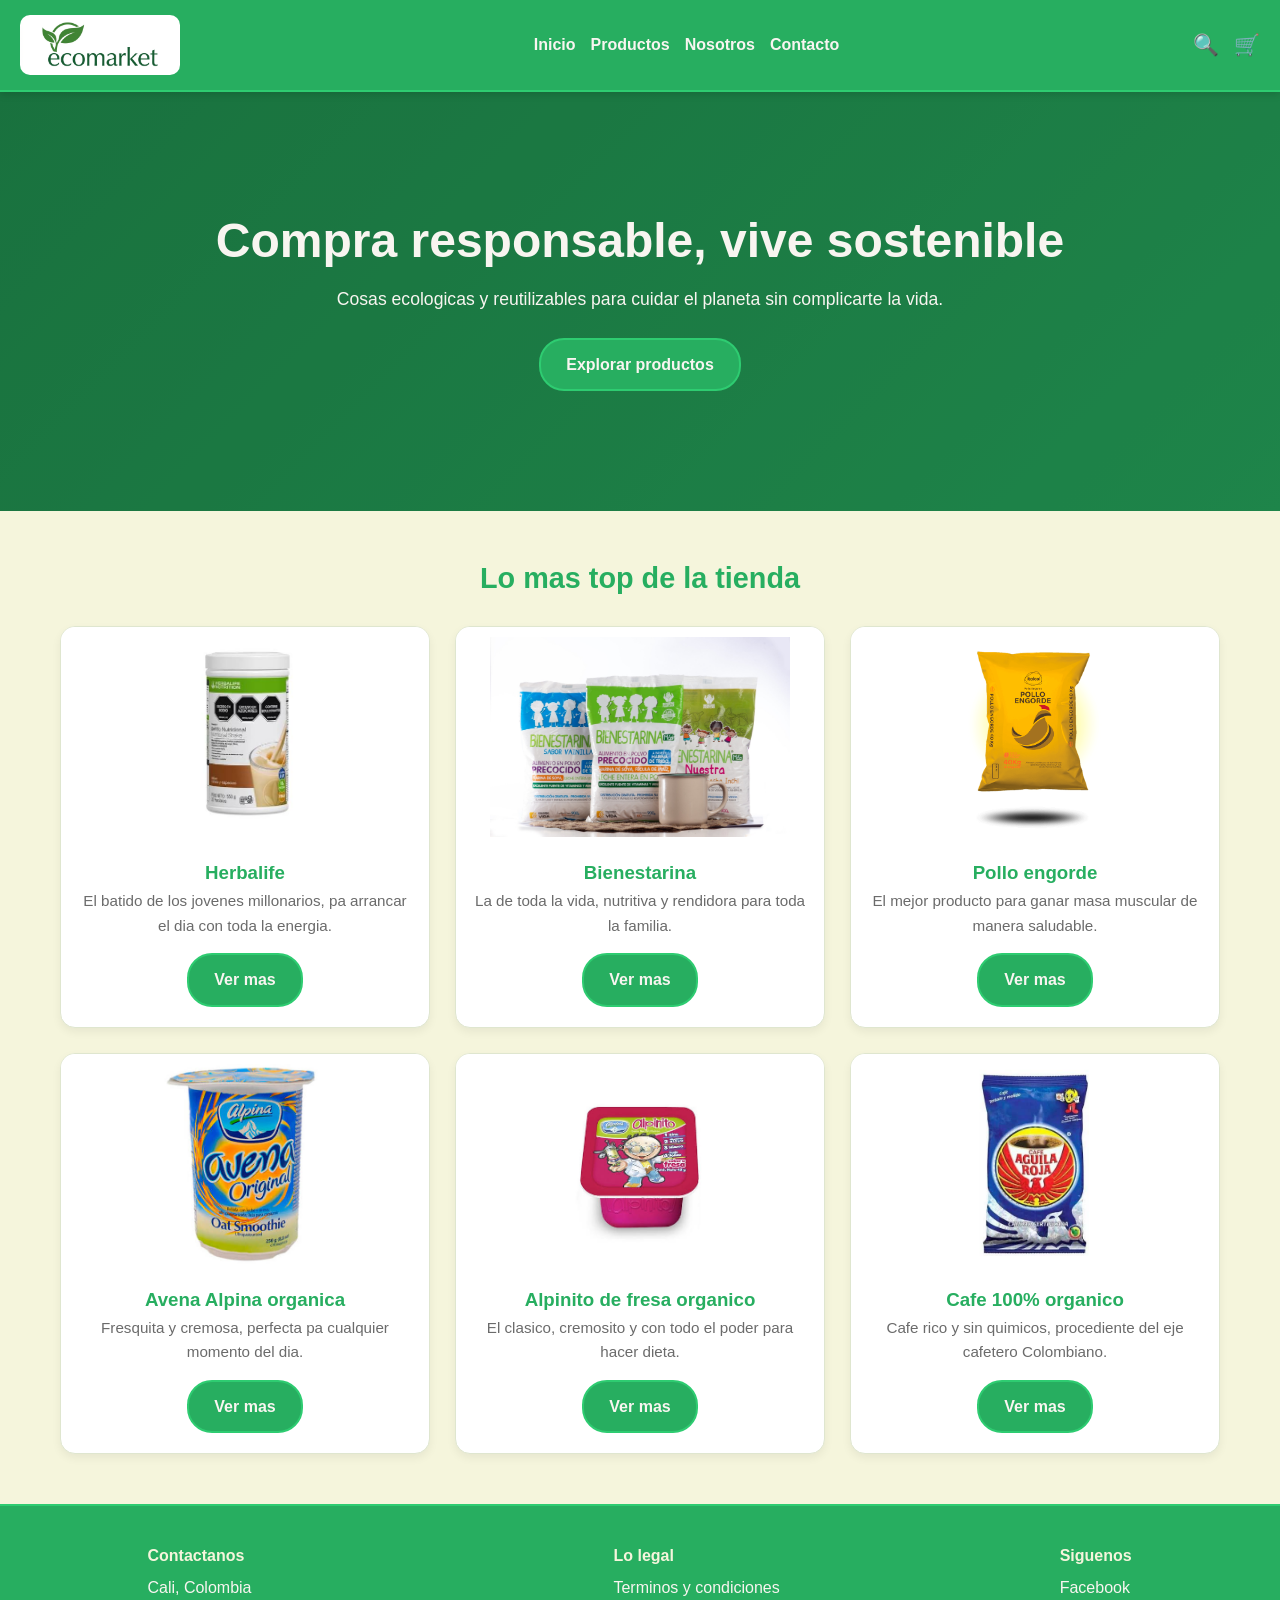
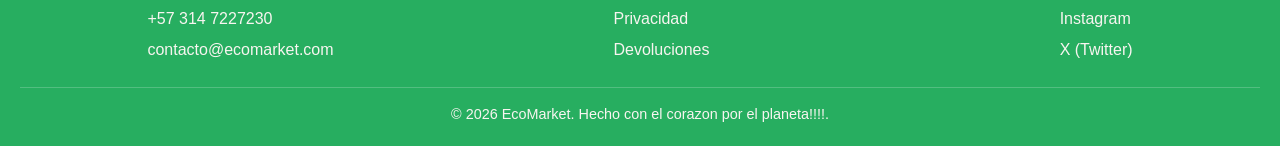
==== commit f50620ab: "feat: :bug: arregle el orden de los archivos y le hice un logo ya casi terminamos" ====
--- a/index.html
+++ b/index.html
@@ -6,15 +6,15 @@
   <title>EcoMarket | Inicio</title>
 
   <link rel="stylesheet" href="css/main.css">
-  <link rel="stylesheet" href="css/estructura.css">
-  <link rel="stylesheet" href="css/componentes.css">
-  <link rel="stylesheet" href="css/animaciones.css">
+  <link rel="stylesheet" href="css/layout.css">
+  <link rel="stylesheet" href="css/components.css">
+  <link rel="stylesheet" href="css/animations.css">
 </head>
 <body>
 
   <!-- ENCABEZADO -->
   <header class="header">
-    <a href="index.html" class="logo"> EcoMarket</a>
+    <a href="index.html" class="logo"><img src="img/icons/logo.jpg" alt="EcoMarket"></a>
 
     <nav class="nav">
       <a href="index.html">Inicio</a>
@@ -45,42 +45,42 @@
       <div class="vitrina">
 
         <article class="card">
-          <img src="img/herbalife.jpg" alt="Batido Herbalife">
+          <img src="img/products/herbalife.jpg" alt="Batido Herbalife">
           <h3>Herbalife</h3>
           <p>El batido de los jovenes millonarios, pa arrancar el dia con toda la energia.</p>
           <a href="views/productos.html" class="btn">Ver mas</a>
         </article>
 
         <article class="card">
-          <img src="img/bienestarina.jpg" alt="Bolsa de Bienestarina">
+          <img src="img/products/bienestarina.jpg" alt="Bolsa de Bienestarina">
           <h3>Bienestarina</h3>
           <p>La de toda la vida, nutritiva y rendidora para toda la familia.</p>
           <a href="views/productos.html" class="btn">Ver mas</a>
         </article>
 
         <article class="card">
-          <img src="img/pollo-engorde.png" alt="Bulto de pollo engorde">
+          <img src="img/products/pollo-engorde.png" alt="Bulto de pollo engorde">
           <h3>Pollo engorde</h3>
           <p>El mejor producto para ganar masa muscular de manera saludable.</p>
           <a href="views/productos.html" class="btn">Ver mas</a>
         </article>
 
         <article class="card">
-          <img src="img/avena-alpina.jpg" alt="Avena Alpina">
+          <img src="img/products/avena-alpina.jpg" alt="Avena Alpina">
           <h3>Avena Alpina organica</h3>
           <p>Fresquita y cremosa, perfecta pa cualquier momento del dia.</p>
           <a href="views/productos.html" class="btn">Ver mas</a>
         </article>
 
         <article class="card">
-          <img src="img/alpinito-fresa.jpg" alt="Alpinito sabor a fresa">
+          <img src="img/products/alpinito-fresa.jpg" alt="Alpinito sabor a fresa">
           <h3>Alpinito de fresa organico</h3>
           <p>El clasico, cremosito y con todo el poder para hacer dieta.</p>
           <a href="views/productos.html" class="btn">Ver mas</a>
         </article>
 
         <article class="card">
-          <img src="img/aguila-roja.jpg" alt="Cafe Aguila Roja">
+          <img src="img/products/aguila-roja.jpg" alt="Cafe Aguila Roja">
           <h3>Cafe 100% organico</h3>
           <p>Cafe rico y sin quimicos, procediente del eje cafetero Colombiano.</p>
           <a href="views/productos.html" class="btn">Ver mas</a>
--- a/css/layout.css
+++ b/css/layout.css
@@ -0,0 +1,323 @@
+/* =========================================
+   Header, hero, secciones, vitrinas y footer
+   (Mobile First: primero celular, luego pantallas grandes)
+   ========================================= */
+
+/* ---------- HEADER ---------- */
+.header {
+  background-color: var(--principal);
+  border-bottom: 2px solid var(--acento);
+  padding: 15px 20px;
+  display: flex;
+  flex-direction: column;
+  align-items: center;
+  gap: 10px;
+  box-shadow: 0 2px 8px rgba(0, 0, 0, 0.15);
+  position: sticky;
+  top: 0;
+  z-index: 10;
+}
+
+/* El logo es cuadrado con mucho blanco alrededor:
+   con object-fit: cover lo recortamos para que solo se vea el dibujo */
+.logo img {
+  width: 160px;
+  height: 60px;
+  object-fit: cover;
+  background-color: var(--superficie);
+  border-radius: 10px;
+}
+
+.nav {
+  display: flex;
+  flex-wrap: wrap;
+  justify-content: center;
+  gap: 15px;
+}
+
+.nav a {
+  font-weight: bold;
+  color: var(--texto-claro);
+}
+
+.nav a:hover {
+  color: var(--fondo);
+  text-decoration: underline;
+}
+
+.header-iconos {
+  display: flex;
+  gap: 15px;
+  font-size: 1.3rem;
+}
+
+/* ---------- HERO (banner principal) ---------- */
+.hero {
+  background: linear-gradient(rgba(0, 0, 0, 0.35), rgba(0, 0, 0, 0.35)),
+    linear-gradient(135deg, var(--principal), var(--acento));
+  color: var(--texto-claro);
+  text-align: center;
+  padding: 80px 20px;
+}
+
+.hero h1 {
+  font-size: 2rem;
+  margin-bottom: 15px;
+}
+
+.hero p {
+  font-size: 1.1rem;
+  margin-bottom: 25px;
+}
+
+/* ---------- PRODUCTOS DESTACADOS ---------- */
+.destacados {
+  padding: 50px 20px;
+  max-width: 1200px;
+  margin: 0 auto;
+}
+
+.destacados h2 {
+  text-align: center;
+  color: var(--principal);
+  font-size: 1.8rem;
+  margin-bottom: 30px;
+}
+
+/* Vitrina: 1 columna en celular */
+.vitrina {
+  display: grid;
+  grid-template-columns: 1fr;
+  gap: 25px;
+}
+
+/* ---------- FOOTER ---------- */
+.footer {
+  background-color: var(--principal);
+  border-top: 2px solid var(--acento);
+  color: var(--texto-claro);
+  padding: 40px 20px 20px;
+  display: flex;
+  flex-direction: column;
+  gap: 25px;
+}
+
+.footer-columna {
+  display: flex;
+  flex-direction: column;
+  gap: 5px;
+}
+
+.footer-columna h4 {
+  color: var(--fondo);
+  margin-bottom: 5px;
+}
+
+.footer-columna a:hover {
+  color: var(--fondo);
+}
+
+.copy {
+  text-align: center;
+  font-size: 0.9rem;
+  border-top: 1px solid rgba(255, 255, 255, 0.2);
+  padding-top: 15px;
+}
+
+/* ---------- TABLET (desde 768px) ---------- */
+@media (min-width: 768px) {
+  .header {
+    flex-direction: row;
+    justify-content: space-between;
+  }
+
+  .hero {
+    padding: 120px 40px;
+  }
+
+  .hero h1 {
+    font-size: 3rem;
+  }
+
+  .vitrina {
+    grid-template-columns: repeat(2, 1fr);
+  }
+
+  .footer {
+    flex-direction: row;
+    flex-wrap: wrap;
+    justify-content: space-around;
+  }
+
+  .copy {
+    width: 100%;
+  }
+}
+
+/* ---------- COMPUTADOR (desde 1024px) ---------- */
+@media (min-width: 1024px) {
+  .vitrina {
+    grid-template-columns: repeat(3, 1fr);
+  }
+}
+
+/* =========================================
+   PAGINA DE PRODUCTOS
+   ========================================= */
+
+.catalogo {
+  max-width: 1300px;
+  margin: 0 auto;
+  padding: 30px 20px;
+}
+
+.catalogo-contenido h1 {
+  color: var(--principal);
+  margin-bottom: 20px;
+}
+
+/* Vitrina: 1 columna en celular */
+.vitrina-completa {
+  display: grid;
+  grid-template-columns: 1fr;
+  gap: 20px;
+  margin: 25px 0;
+}
+
+/* Tablet: 2 columnas */
+@media (min-width: 768px) {
+  .vitrina-completa {
+    grid-template-columns: repeat(2, 1fr);
+  }
+}
+
+/* Computador: 4 columnas */
+@media (min-width: 1024px) {
+  .vitrina-completa {
+    grid-template-columns: repeat(4, 1fr);
+  }
+}
+
+/* =========================================
+   PAGINA SOBRE NOSOTROS
+   ========================================= */
+
+.nosotros {
+  max-width: 1200px;
+  margin: 0 auto;
+  padding: 40px 20px;
+}
+
+/* Historia: texto centrado */
+.historia {
+  max-width: 800px;
+  margin: 0 auto 60px;
+  text-align: center;
+}
+
+.historia-texto h1 {
+  color: var(--principal);
+  margin-bottom: 15px;
+}
+
+.historia-texto p {
+  color: var(--texto-suave);
+  margin-bottom: 12px;
+}
+
+.seccion-nosotros {
+  margin-bottom: 60px;
+}
+
+.seccion-nosotros h2 {
+  text-align: center;
+  color: var(--principal);
+  font-size: 1.8rem;
+  margin-bottom: 30px;
+}
+
+/* Principios y valores: 1 columna en celular */
+.principios {
+  display: grid;
+  grid-template-columns: 1fr;
+  gap: 20px;
+}
+
+/* Carrusel: fila que se desliza de lado y se "acomoda" en cada tarjeta */
+.carrusel-ayuda {
+  text-align: center;
+  color: var(--texto-suave);
+  margin: -20px 0 20px;
+}
+
+.carrusel {
+  display: flex;
+  gap: 20px;
+  overflow-x: auto;
+  scroll-snap-type: x mandatory;
+  padding: 10px 0 15px;
+}
+
+.testimonio {
+  flex: 0 0 85%;
+  scroll-snap-align: start;
+}
+
+/* Tablet */
+@media (min-width: 768px) {
+  .principios {
+    grid-template-columns: repeat(2, 1fr);
+  }
+
+  .testimonio {
+    flex-basis: 45%;
+  }
+}
+
+/* Computador */
+@media (min-width: 1024px) {
+  .principios {
+    grid-template-columns: repeat(4, 1fr);
+  }
+
+  .testimonio {
+    flex-basis: 31%;
+  }
+}
+
+/* =========================================
+   PAGINA DE CONTACTO
+   ========================================= */
+
+.contacto {
+  max-width: 1100px;
+  margin: 0 auto;
+  padding: 40px 20px;
+}
+
+.contacto h1 {
+  color: var(--principal);
+  text-align: center;
+  font-size: 2.2rem;
+}
+
+.contacto-intro {
+  text-align: center;
+  color: var(--texto-suave);
+  margin: 10px 0 30px;
+}
+
+/* Celular: formulario arriba e info abajo */
+.contacto-columnas {
+  display: grid;
+  grid-template-columns: 1fr;
+  gap: 30px;
+}
+
+/* Tablet y computador: formulario ancho e info angosta al lado */
+@media (min-width: 768px) {
+  .contacto-columnas {
+    grid-template-columns: 2fr 1fr;
+    align-items: start;
+  }
+}
--- a/css/components.css
+++ b/css/components.css
@@ -0,0 +1,235 @@
+/* =========================================
+   Piezas que se repiten: botones y tarjetas
+   ========================================= */
+
+/* ---------- BOTON ---------- */
+.btn {
+  display: inline-block;
+  background-color: var(--principal);
+  color: var(--texto-claro);
+  border: 2px solid var(--acento);
+  padding: 12px 25px;
+  border-radius: 25px;
+  font-weight: bold;
+}
+
+.btn:hover {
+  background-color: var(--acento);
+  color: var(--texto);
+}
+
+/* ---------- TARJETA DE PRODUCTO ---------- */
+.card {
+  background-color: var(--superficie);
+  border: 1px solid var(--borde);
+  border-radius: 15px;
+  overflow: hidden;
+  box-shadow: 0 4px 10px rgba(0, 0, 0, 0.06);
+  text-align: center;
+  padding-bottom: 20px;
+}
+
+.card img {
+  width: 100%;
+  height: 220px;
+  object-fit: contain;
+  background-color: var(--superficie);
+  padding: 10px;
+}
+
+.card h3 {
+  margin: 15px 15px 5px;
+  color: var(--principal);
+}
+
+.card p {
+  margin: 0 15px 15px;
+  color: var(--texto-suave);
+  font-size: 0.95rem;
+}
+
+/* ---------- BUSCADOR ---------- */
+.buscador {
+  display: flex;
+  background-color: var(--superficie);
+  border: 1px solid var(--borde);
+  border-radius: 25px;
+  overflow: hidden;
+}
+
+.buscador:focus-within {
+  border-color: var(--acento);
+}
+
+.buscador input {
+  flex: 1;
+  border: none;
+  outline: none;
+  padding: 12px 20px;
+  font-size: 1rem;
+}
+
+.buscador button {
+  border: none;
+  background-color: var(--principal);
+  padding: 0 20px;
+  font-size: 1.1rem;
+  cursor: pointer;
+}
+
+/* ---------- TARJETA DEL CATALOGO ---------- */
+.card .precio {
+  color: var(--principal);
+  font-weight: bold;
+  font-size: 1.2rem;
+  margin-bottom: 10px;
+}
+
+/* Etiqueta de stock */
+.etiqueta {
+  display: inline-block;
+  padding: 4px 12px;
+  border-radius: 15px;
+  font-size: 0.8rem;
+  font-weight: bold;
+}
+
+.disponible {
+  background-color: #e3f6ea;
+  color: var(--principal);
+}
+
+.agotado {
+  background-color: #f6e3e3;
+  color: #a33a3a;
+}
+
+/* ---------- PRINCIPIOS Y VALORES ---------- */
+.principio {
+  background-color: var(--superficie);
+  border: 1px solid var(--borde);
+  border-radius: 15px;
+  padding: 25px 20px;
+  text-align: center;
+}
+
+.principio-icono {
+  display: block;
+  font-size: 2.5rem;
+  margin-bottom: 10px;
+}
+
+.principio h3 {
+  color: var(--principal);
+  margin-bottom: 8px;
+}
+
+.principio p {
+  color: var(--texto-suave);
+  font-size: 0.95rem;
+}
+
+/* ---------- TESTIMONIOS ---------- */
+.testimonio {
+  background-color: var(--superficie);
+  border: 1px solid var(--borde);
+  border-radius: 15px;
+  padding: 25px;
+  text-align: center;
+}
+
+.testimonio p {
+  color: var(--texto-suave);
+  font-style: italic;
+}
+
+.testimonio .estrellas {
+  color: #f1c40f;
+  font-size: 1.3rem;
+  font-style: normal;
+  margin-bottom: 10px;
+}
+
+.testimonio h4 {
+  color: var(--principal);
+  margin-top: 10px;
+}
+
+/* ---------- FORMULARIO ---------- */
+.formulario,
+.contacto-info {
+  background-color: var(--superficie);
+  border: 1px solid var(--borde);
+  border-radius: 15px;
+  padding: 25px;
+}
+
+.campo {
+  margin-bottom: 20px;
+}
+
+.campo label {
+  display: block;
+  font-weight: bold;
+  color: var(--principal);
+  margin-bottom: 5px;
+}
+
+.campo input,
+.campo textarea {
+  width: 100%;
+  padding: 12px;
+  border: 2px solid var(--borde);
+  border-radius: 10px;
+  font-size: 1rem;
+  outline: none;
+}
+
+.campo textarea {
+  resize: vertical;
+}
+
+/* Validacion visual: rojo si esta vacio o mal escrito, verde si esta bien */
+.campo input:invalid,
+.campo textarea:invalid {
+  border-color: #e74c3c;
+}
+
+.campo input:valid,
+.campo textarea:valid {
+  border-color: var(--acento);
+}
+
+.formulario .btn {
+  width: 100%;
+  font-size: 1rem;
+  cursor: pointer;
+}
+
+/* ---------- INFO DE CONTACTO ---------- */
+/* Caja verde para que resalte al lado del formulario */
+.contacto-info {
+  background-color: var(--principal);
+  border: none;
+  color: var(--texto-claro);
+}
+
+.contacto-info h2 {
+  margin-bottom: 20px;
+}
+
+.dato {
+  padding: 12px 0;
+  border-bottom: 1px solid rgba(255, 255, 255, 0.3);
+}
+
+.dato:last-child {
+  border-bottom: none;
+}
+
+.dato strong {
+  display: block;
+  font-size: 0.85rem;
+  text-transform: uppercase;
+  color: var(--fondo);
+}
--- a/css/animations.css
+++ b/css/animations.css
@@ -0,0 +1,41 @@
+/* =========================================
+   ANIMACIONES BRO
+   Transiciones y animaciones (keyframes)
+   ========================================= */
+
+/* Transiciones: hacen que los cambios sean suaves */
+.nav a,
+.footer-columna a {
+  transition: all 0.3s ease;
+}
+
+.card,
+.principio,
+.testimonio {
+  transition: transform 0.3s ease, box-shadow 0.3s ease;
+}
+
+/* Al pasar el mouse la tarjeta se eleva */
+.card:hover,
+.principio:hover,
+.testimonio:hover {
+  transform: translateY(-8px);
+  box-shadow: 0 10px 20px rgba(39, 174, 96, 0.25);
+}
+
+/* Animacion de entrada del texto del banner */
+@keyframes aparecer {
+  from {
+    opacity: 0;
+    transform: translateY(20px);
+  }
+  to {
+    opacity: 1;
+    transform: translateY(0);
+  }
+}
+
+.hero h1,
+.hero p {
+  animation: aparecer 1s ease;
+}
